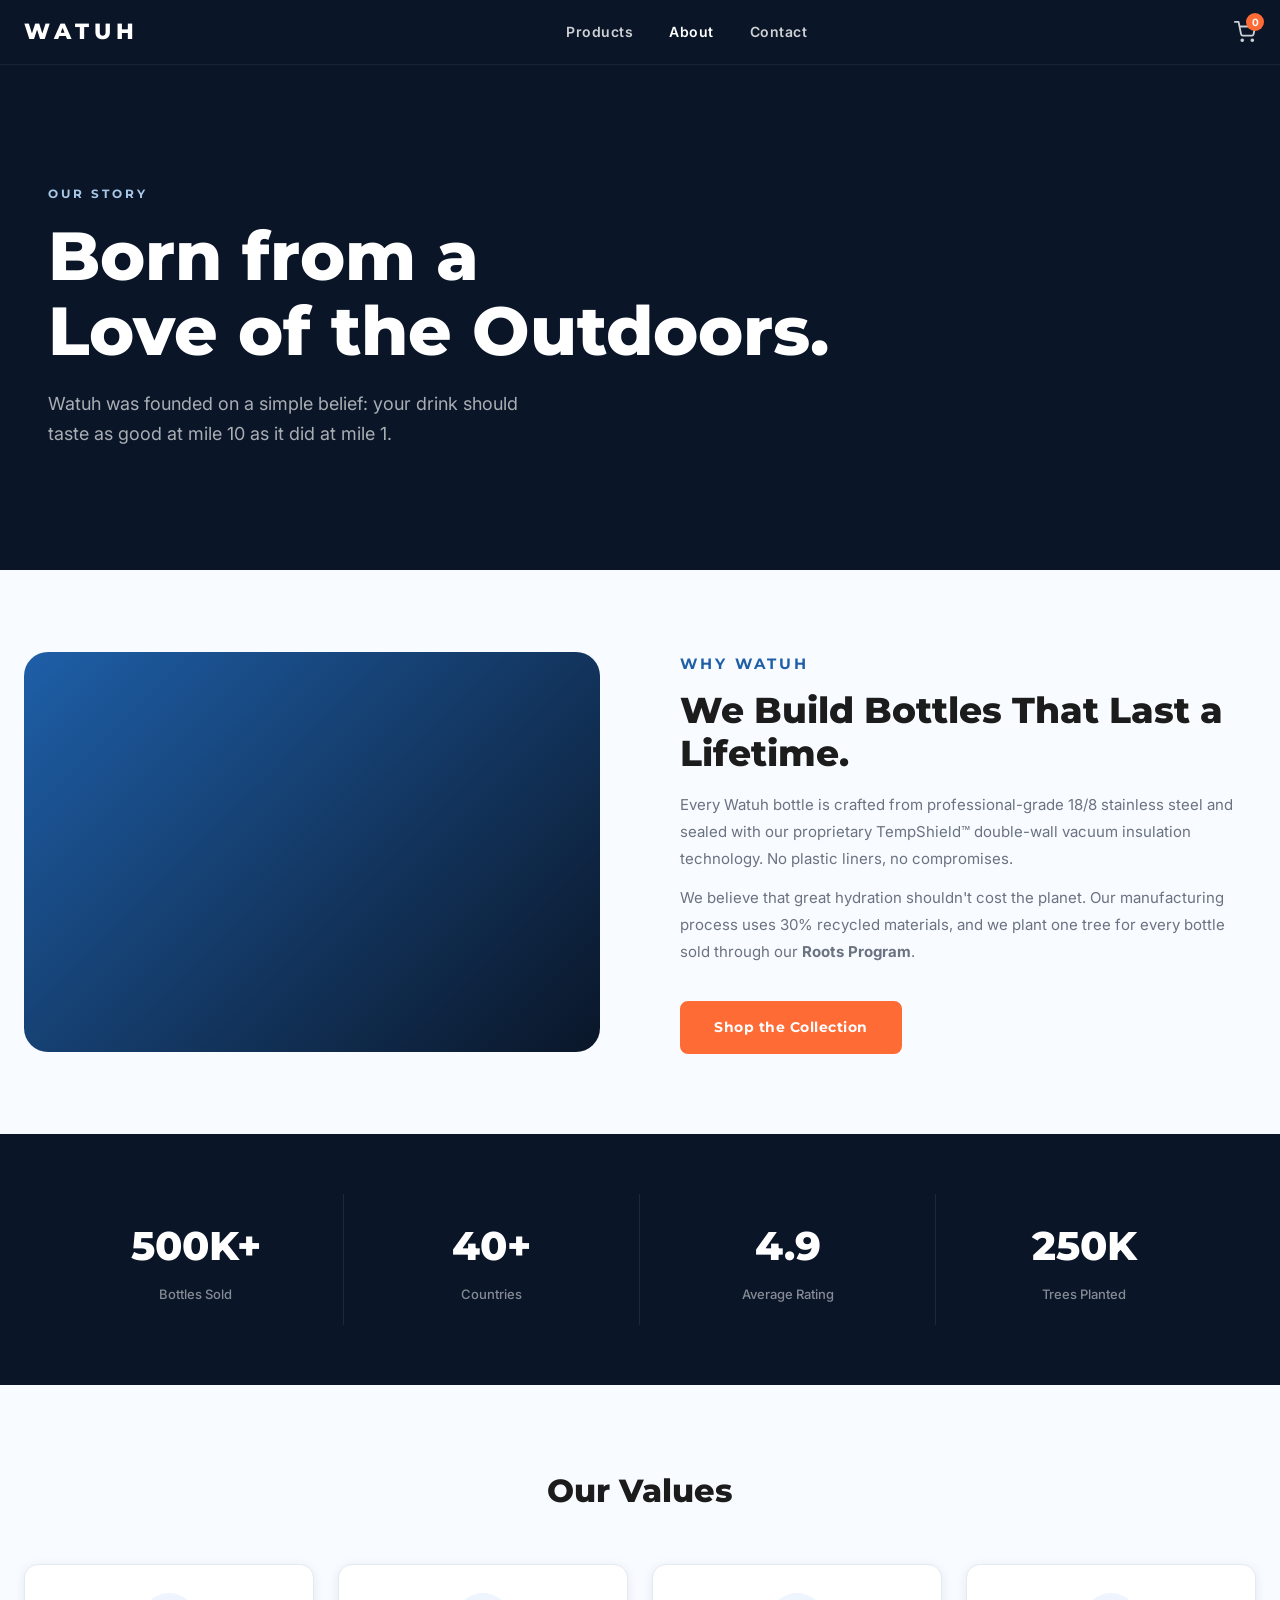
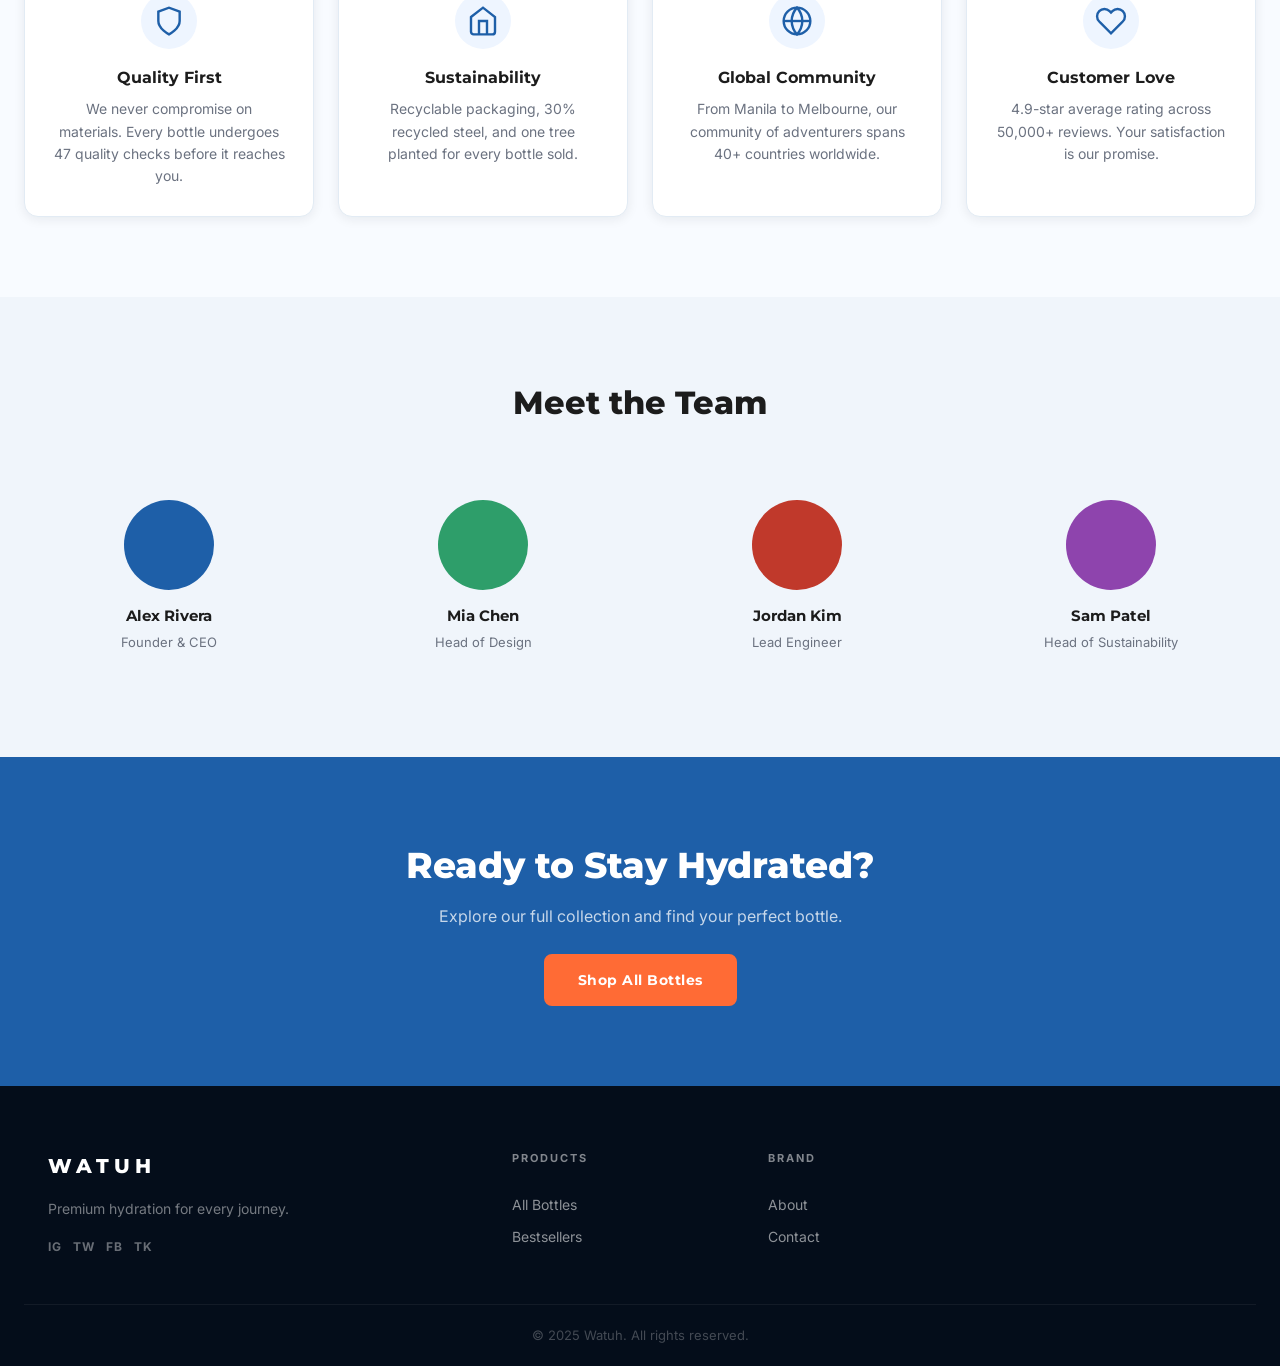
==== about.html @ 5d99d3e3 "Add files via upload" ====
<!DOCTYPE html>
<html lang="en">
<head>
  <meta charset="UTF-8" />
  <meta name="viewport" content="width=device-width, initial-scale=1.0" />
  <title>About — Watuh</title>
  <link rel="stylesheet" href="style.css" />
  <link href="https://fonts.googleapis.com/css2?family=Montserrat:wght@400;600;700;800&family=Inter:wght@400;500&display=swap" rel="stylesheet" />
</head>
<body>

  <!-- NAVBAR -->
  <nav class="navbar scrolled" id="navbar">
    <div class="nav-inner">
      <a href="index.html" class="logo">WATUH</a>
      <ul class="nav-links">
        <li><a href="products.html">Products</a></li>
        <li><a href="about.html" class="active">About</a></li>
        <li><a href="contact.html">Contact</a></li>
      </ul>
      <div class="nav-actions">
        <a href="cart.html" class="cart-icon">
          <svg width="22" height="22" viewBox="0 0 24 24" fill="none" stroke="currentColor" stroke-width="2" stroke-linecap="round" stroke-linejoin="round"><circle cx="9" cy="21" r="1"/><circle cx="20" cy="21" r="1"/><path d="M1 1h4l2.68 13.39a2 2 0 0 0 2 1.61h9.72a2 2 0 0 0 2-1.61L23 6H6"/></svg>
          <span class="cart-count" id="cartCount">0</span>
        </a>
        <button class="hamburger" id="hamburger">&#9776;</button>
      </div>
    </div>
    <div class="mobile-menu" id="mobileMenu">
      <a href="products.html">Products</a>
      <a href="about.html">About</a>
      <a href="contact.html">Contact</a>
      <a href="cart.html">Cart</a>
    </div>
  </nav>

  <!-- ABOUT HERO -->
  <section class="about-hero">
    <div class="container">
      <p class="eyebrow">Our Story</p>
      <h1>Born from a<br>Love of the Outdoors.</h1>
      <p class="hero-sub">Watuh was founded on a simple belief: your drink should taste as good at mile 10 as it did at mile 1.</p>
    </div>
  </section>

  <!-- MISSION -->
  <section class="section">
    <div class="container about-split">
      <div class="about-visual-block"></div>
      <div class="about-text">
        <p class="eyebrow" style="color:var(--accent);">Why Watuh</p>
        <h2>We Build Bottles That Last a Lifetime.</h2>
        <p>Every Watuh bottle is crafted from professional-grade 18/8 stainless steel and sealed with our proprietary TempShield™ double-wall vacuum insulation technology. No plastic liners, no compromises.</p>
        <p>We believe that great hydration shouldn't cost the planet. Our manufacturing process uses 30% recycled materials, and we plant one tree for every bottle sold through our <strong>Roots Program</strong>.</p>
        <a href="products.html" class="btn btn-primary" style="margin-top:1.5rem; display:inline-block;">Shop the Collection</a>
      </div>
    </div>
  </section>

  <!-- STATS -->
  <section class="stats-section">
    <div class="container stats-grid">
      <div class="stat-item">
        <span class="stat-number">500K+</span>
        <span class="stat-label">Bottles Sold</span>
      </div>
      <div class="stat-item">
        <span class="stat-number">40+</span>
        <span class="stat-label">Countries</span>
      </div>
      <div class="stat-item">
        <span class="stat-number">4.9</span>
        <span class="stat-label">Average Rating</span>
      </div>
      <div class="stat-item">
        <span class="stat-number">250K</span>
        <span class="stat-label">Trees Planted</span>
      </div>
    </div>
  </section>

  <!-- VALUES -->
  <section class="section">
    <div class="container">
      <h2 class="center-title">Our Values</h2>
      <div class="values-grid">
        <div class="value-card">
          <div class="value-icon">
            <svg width="32" height="32" viewBox="0 0 24 24" fill="none" stroke="currentColor" stroke-width="1.8"><path d="M12 22s8-4 8-10V5l-8-3-8 3v7c0 6 8 10 8 10z"/></svg>
          </div>
          <h3>Quality First</h3>
          <p>We never compromise on materials. Every bottle undergoes 47 quality checks before it reaches you.</p>
        </div>
        <div class="value-card">
          <div class="value-icon">
            <svg width="32" height="32" viewBox="0 0 24 24" fill="none" stroke="currentColor" stroke-width="1.8"><path d="M3 9l9-7 9 7v11a2 2 0 0 1-2 2H5a2 2 0 0 1-2-2z"/><polyline points="9 22 9 12 15 12 15 22"/></svg>
          </div>
          <h3>Sustainability</h3>
          <p>Recyclable packaging, 30% recycled steel, and one tree planted for every bottle sold.</p>
        </div>
        <div class="value-card">
          <div class="value-icon">
            <svg width="32" height="32" viewBox="0 0 24 24" fill="none" stroke="currentColor" stroke-width="1.8"><circle cx="12" cy="12" r="10"/><line x1="2" y1="12" x2="22" y2="12"/><path d="M12 2a15.3 15.3 0 0 1 4 10 15.3 15.3 0 0 1-4 10 15.3 15.3 0 0 1-4-10 15.3 15.3 0 0 1 4-10z"/></svg>
          </div>
          <h3>Global Community</h3>
          <p>From Manila to Melbourne, our community of adventurers spans 40+ countries worldwide.</p>
        </div>
        <div class="value-card">
          <div class="value-icon">
            <svg width="32" height="32" viewBox="0 0 24 24" fill="none" stroke="currentColor" stroke-width="1.8"><path d="M20.84 4.61a5.5 5.5 0 0 0-7.78 0L12 5.67l-1.06-1.06a5.5 5.5 0 0 0-7.78 7.78l1.06 1.06L12 21.23l7.78-7.78 1.06-1.06a5.5 5.5 0 0 0 0-7.78z"/></svg>
          </div>
          <h3>Customer Love</h3>
          <p>4.9-star average rating across 50,000+ reviews. Your satisfaction is our promise.</p>
        </div>
      </div>
    </div>
  </section>

  <!-- TEAM -->
  <section class="section" style="background:#f0f5fb;">
    <div class="container">
      <h2 class="center-title">Meet the Team</h2>
      <div class="team-grid">
        <div class="team-card">
          <div class="team-avatar" style="background:#1E5FA8;"></div>
          <h4>Alex Rivera</h4>
          <p>Founder & CEO</p>
        </div>
        <div class="team-card">
          <div class="team-avatar" style="background:#2E9E6A;"></div>
          <h4>Mia Chen</h4>
          <p>Head of Design</p>
        </div>
        <div class="team-card">
          <div class="team-avatar" style="background:#C0392B;"></div>
          <h4>Jordan Kim</h4>
          <p>Lead Engineer</p>
        </div>
        <div class="team-card">
          <div class="team-avatar" style="background:#8E44AD;"></div>
          <h4>Sam Patel</h4>
          <p>Head of Sustainability</p>
        </div>
      </div>
    </div>
  </section>

  <!-- CTA -->
  <section class="about-cta">
    <div class="container">
      <h2>Ready to Stay Hydrated?</h2>
      <p>Explore our full collection and find your perfect bottle.</p>
      <a href="products.html" class="btn btn-primary" style="margin-top:1.5rem; display:inline-block;">Shop All Bottles</a>
    </div>
  </section>

  <!-- FOOTER -->
  <footer class="footer">
    <div class="container footer-inner">
      <div class="footer-brand">
        <span class="logo">WATUH</span>
        <p>Premium hydration for every journey.</p>
        <div class="socials">
          <a href="#" aria-label="Instagram">IG</a>
          <a href="#" aria-label="Twitter">TW</a>
          <a href="#" aria-label="Facebook">FB</a>
          <a href="#" aria-label="TikTok">TK</a>
        </div>
      </div>
      <div class="footer-links">
        <h4>Products</h4>
        <a href="products.html">All Bottles</a>
        <a href="products.html">Bestsellers</a>
      </div>
      <div class="footer-links">
        <h4>Brand</h4>
        <a href="about.html">About</a>
        <a href="contact.html">Contact</a>
      </div>
    </div>
    <div class="footer-bottom">
      <p>&copy; 2025 Watuh. All rights reserved.</p>
    </div>
  </footer>

  <script src="script.js"></script>
  <script>
    document.getElementById('hamburger').addEventListener('click', () => {
      document.getElementById('mobileMenu').classList.toggle('open');
    });
    const cart = JSON.parse(localStorage.getItem('watuhCart') || '[]');
    document.getElementById('cartCount').textContent = cart.reduce((a, b) => a + b.qty, 0);
  </script>
</body>
</html>
---- style.css ----
/* ─── GOOGLE FONTS IMPORT ─────────────────────────────────────────────────── */
@import url('https://fonts.googleapis.com/css2?family=Montserrat:wght@400;600;700;800&family=Inter:wght@400;500&display=swap');

/* ─── CSS VARIABLES ────────────────────────────────────────────────────────── */
:root {
  --primary:      #0A1628;
  --accent:       #1E5FA8;
  --accent-light: #a8c8e8;
  --bg:           #F8FBFF;
  --surface:      #ffffff;
  --border:       #E2EBF4;
  --text:         #1C1C1C;
  --text-muted:   #6B7280;
  --cta:          #FF6B35;
  --success:      #2E9E6A;
  --font-display: 'Montserrat', sans-serif;
  --font-body:    'Inter', sans-serif;
  --radius:       8px;
  --radius-lg:    14px;
  --shadow:       0 2px 12px rgba(10,22,40,0.08);
  --shadow-hover: 0 8px 32px rgba(30,95,168,0.14);
  --max-w:        1280px;
}

/* ─── RESET ─────────────────────────────────────────────────────────────────── */
*, *::before, *::after { box-sizing: border-box; margin: 0; padding: 0; }
html { scroll-behavior: smooth; }
body {
  font-family: var(--font-body);
  background: var(--bg);
  color: var(--text);
  line-height: 1.6;
  font-size: 16px;
}
a { text-decoration: none; color: inherit; }
ul { list-style: none; }
img { max-width: 100%; display: block; }
button { cursor: pointer; font-family: var(--font-body); }
input, select, textarea { font-family: var(--font-body); font-size: 15px; }

/* ─── CONTAINER ─────────────────────────────────────────────────────────────── */
.container {
  width: 100%;
  max-width: var(--max-w);
  margin: 0 auto;
  padding: 0 24px;
}

/* ─── BUTTONS ────────────────────────────────────────────────────────────────── */
.btn {
  display: inline-flex;
  align-items: center;
  justify-content: center;
  padding: 13px 32px;
  border-radius: var(--radius);
  font-family: var(--font-display);
  font-weight: 700;
  font-size: 14px;
  letter-spacing: 0.5px;
  border: 2px solid transparent;
  transition: all 0.2s ease;
  cursor: pointer;
}
.btn-primary {
  background: var(--cta);
  color: #fff;
  border-color: var(--cta);
}
.btn-primary:hover { background: #e85c26; border-color: #e85c26; transform: translateY(-1px); }
.btn-outline {
  background: transparent;
  color: var(--primary);
  border-color: var(--primary);
}
.btn-outline:hover { background: var(--primary); color: #fff; }
.btn-outline-light {
  background: transparent;
  color: #fff;
  border: 2px solid rgba(255,255,255,0.5);
}
.btn-outline-light:hover { background: rgba(255,255,255,0.1); }
.btn-full { width: 100%; }

/* ─── NAVBAR ─────────────────────────────────────────────────────────────────── */
.navbar {
  position: sticky;
  top: 0;
  z-index: 1000;
  background: transparent;
  transition: background 0.3s, box-shadow 0.3s;
}
.navbar.scrolled {
  background: var(--primary);
  box-shadow: 0 1px 0 rgba(255,255,255,0.06);
}
.nav-inner {
  display: flex;
  align-items: center;
  justify-content: space-between;
  height: 64px;
  max-width: var(--max-w);
  margin: 0 auto;
  padding: 0 24px;
}
.logo {
  font-family: var(--font-display);
  font-weight: 800;
  font-size: 22px;
  color: #fff;
  letter-spacing: 5px;
  text-decoration: none;
}
.nav-links {
  display: flex;
  gap: 36px;
}
.nav-links a {
  color: rgba(255,255,255,0.8);
  font-size: 14px;
  font-weight: 600;
  letter-spacing: 0.5px;
  transition: color 0.2s;
}
.nav-links a:hover, .nav-links a.active { color: #fff; }
.nav-actions { display: flex; align-items: center; gap: 16px; }
.cart-icon {
  position: relative;
  color: rgba(255,255,255,0.8);
  display: flex;
  align-items: center;
  transition: color 0.2s;
}
.cart-icon:hover { color: #fff; }
.cart-count {
  position: absolute;
  top: -8px; right: -8px;
  background: var(--cta);
  color: #fff;
  font-size: 10px;
  font-weight: 700;
  border-radius: 50%;
  width: 18px; height: 18px;
  display: flex; align-items: center; justify-content: center;
}
.hamburger {
  display: none;
  background: none;
  border: none;
  color: #fff;
  font-size: 22px;
}
.mobile-menu {
  display: none;
  flex-direction: column;
  background: var(--primary);
  padding: 0;
  max-height: 0;
  overflow: hidden;
  transition: max-height 0.3s, padding 0.3s;
}
.mobile-menu.open {
  display: flex;
  max-height: 300px;
  padding: 12px 24px 20px;
}
.mobile-menu a {
  color: rgba(255,255,255,0.8);
  padding: 12px 0;
  font-size: 15px;
  font-weight: 600;
  border-bottom: 1px solid rgba(255,255,255,0.06);
}

/* ─── HERO ───────────────────────────────────────────────────────────────────── */
.hero {
  min-height: 100vh;
  background: var(--primary);
  display: flex;
  align-items: center;
  padding: 120px 24px 80px;
  position: relative;
  overflow: hidden;
}
.hero::before {
  content: '';
  position: absolute;
  inset: 0;
  background: radial-gradient(ellipse at 70% 50%, rgba(30,95,168,0.2) 0%, transparent 60%);
  pointer-events: none;
}
.hero-content {
  max-width: var(--max-w);
  margin: 0 auto;
  width: 100%;
  position: relative;
  z-index: 1;
}
.eyebrow {
  font-family: var(--font-display);
  font-size: 12px;
  font-weight: 700;
  letter-spacing: 3px;
  text-transform: uppercase;
  color: var(--accent-light);
  margin-bottom: 16px;
}
.hero h1 {
  font-family: var(--font-display);
  font-weight: 800;
  font-size: clamp(52px, 8vw, 96px);
  color: #fff;
  line-height: 1.0;
  margin-bottom: 24px;
}
.hero-sub {
  font-size: 18px;
  color: rgba(255,255,255,0.65);
  max-width: 480px;
  margin-bottom: 40px;
  line-height: 1.7;
}
.hero-btns { display: flex; gap: 14px; flex-wrap: wrap; }
.hero-scroll {
  position: absolute;
  bottom: 40px;
  left: 50%;
  transform: translateX(-50%);
  display: flex;
  flex-direction: column;
  align-items: center;
  gap: 8px;
  color: rgba(255,255,255,0.4);
  font-size: 11px;
  letter-spacing: 2px;
}
.scroll-line {
  width: 1px;
  height: 40px;
  background: rgba(255,255,255,0.2);
  animation: scrollPulse 2s ease-in-out infinite;
}
@keyframes scrollPulse {
  0%, 100% { opacity: 0.2; transform: scaleY(1); }
  50% { opacity: 0.8; transform: scaleY(1.2); }
}

/* ─── FEATURES STRIP ────────────────────────────────────────────────────────── */
.features-strip {
  background: var(--primary);
  border-top: 1px solid rgba(255,255,255,0.06);
  padding: 24px 0;
}
.features-strip .container {
  display: flex;
  justify-content: center;
  flex-wrap: wrap;
  gap: 40px;
}
.feature-item {
  display: flex;
  align-items: center;
  gap: 10px;
  color: rgba(255,255,255,0.7);
  font-size: 13px;
  font-weight: 500;
}
.feature-item svg { color: var(--accent-light); }

/* ─── SECTIONS ───────────────────────────────────────────────────────────────── */
.section { padding: 80px 0; }
.section-header {
  display: flex;
  align-items: baseline;
  justify-content: space-between;
  margin-bottom: 40px;
}
.section-header h2, .section-title {
  font-family: var(--font-display);
  font-size: 32px;
  font-weight: 800;
}
.see-all {
  font-size: 14px;
  color: var(--accent);
  font-weight: 600;
  transition: color 0.2s;
}
.see-all:hover { color: var(--primary); }
.center-title {
  font-family: var(--font-display);
  font-size: 32px;
  font-weight: 800;
  text-align: center;
  margin-bottom: 48px;
}

/* ─── PRODUCT GRID ───────────────────────────────────────────────────────────── */
.product-grid {
  display: grid;
  grid-template-columns: repeat(auto-fill, minmax(260px, 1fr));
  gap: 24px;
}
.product-card {
  background: var(--surface);
  border-radius: var(--radius-lg);
  overflow: hidden;
  box-shadow: var(--shadow);
  cursor: pointer;
  transition: transform 0.2s, box-shadow 0.2s;
  border: 1px solid var(--border);
}
.product-card:hover { transform: translateY(-4px); box-shadow: var(--shadow-hover); }
.product-img {
  height: 220px;
  display: flex;
  align-items: center;
  justify-content: center;
  position: relative;
  font-size: 80px;
}
.product-img::after {
  content: '';
  display: block;
  width: 80px;
  height: 160px;
  background: rgba(255,255,255,0.12);
  border-radius: 40px;
  border: 3px solid rgba(255,255,255,0.3);
}
.badge-new, .badge-sale {
  position: absolute;
  top: 12px; left: 12px;
  font-size: 11px;
  font-weight: 700;
  padding: 4px 10px;
  border-radius: 20px;
  letter-spacing: 0.5px;
}
.badge-new { background: var(--primary); color: #fff; }
.badge-sale { background: var(--cta); color: #fff; }
.product-info { padding: 16px; }
.product-info h3 {
  font-family: var(--font-display);
  font-size: 15px;
  font-weight: 700;
  margin-bottom: 4px;
}
.product-meta {
  font-size: 13px;
  color: var(--text-muted);
  margin-bottom: 4px;
}
.product-countries {
  font-size: 11px;
  color: var(--accent);
  margin-bottom: 12px;
  font-weight: 600;
}
.product-footer {
  display: flex;
  align-items: center;
  justify-content: space-between;
  margin-top: 12px;
}
.price {
  font-family: var(--font-display);
  font-weight: 800;
  font-size: 18px;
  color: var(--primary);
}
.btn-add {
  background: var(--primary);
  color: #fff;
  border: none;
  border-radius: var(--radius);
  padding: 8px 14px;
  font-size: 12px;
  font-weight: 700;
  transition: background 0.2s, transform 0.1s;
}
.btn-add:hover { background: var(--accent); transform: scale(1.04); }

/* ─── BRAND BANNER ───────────────────────────────────────────────────────────── */
.brand-banner {
  background: var(--primary);
  padding: 100px 24px;
}
.brand-banner-inner {
  display: grid;
  grid-template-columns: 1fr 1fr;
  gap: 80px;
  align-items: center;
}
.brand-text h2 {
  font-family: var(--font-display);
  font-weight: 800;
  font-size: 48px;
  color: #fff;
  line-height: 1.1;
  margin-bottom: 20px;
}
.brand-text p {
  color: rgba(255,255,255,0.65);
  font-size: 16px;
  line-height: 1.8;
  margin-bottom: 32px;
}
.bottle-showcase {
  display: flex;
  align-items: flex-end;
  justify-content: center;
  gap: 20px;
  height: 300px;
}
.bottle {
  border-radius: 40px;
  border: 3px solid rgba(255,255,255,0.2);
  transition: transform 0.3s;
}
.bottle:hover { transform: translateY(-8px); }
.b1 { width: 72px; height: 200px; background: #1E5FA8; }
.b2 { width: 72px; height: 260px; background: #2E9E6A; }
.b3 { width: 72px; height: 220px; background: #C0392B; }

/* ─── TESTIMONIALS ───────────────────────────────────────────────────────────── */
.testimonials-grid {
  display: grid;
  grid-template-columns: repeat(auto-fit, minmax(280px, 1fr));
  gap: 24px;
}
.testimonial-card {
  background: var(--surface);
  border: 1px solid var(--border);
  border-radius: var(--radius-lg);
  padding: 28px;
  box-shadow: var(--shadow);
}
.stars { color: #F39C12; font-size: 18px; margin-bottom: 12px; }
.testimonial-card p { font-size: 15px; line-height: 1.7; color: var(--text); margin-bottom: 16px; font-style: italic; }
.reviewer { font-size: 13px; color: var(--text-muted); font-weight: 600; }

/* ─── NEWSLETTER ────────────────────────────────────────────────────────────── */
.newsletter {
  background: var(--accent);
  padding: 60px 24px;
}
.newsletter-inner {
  display: flex;
  align-items: center;
  justify-content: space-between;
  flex-wrap: wrap;
  gap: 24px;
}
.newsletter h3 {
  font-family: var(--font-display);
  font-weight: 800;
  font-size: 24px;
  color: #fff;
}
.newsletter p { color: rgba(255,255,255,0.8); margin-top: 4px; }
.newsletter-form {
  display: flex;
  gap: 10px;
  flex-wrap: wrap;
}
.newsletter-form input {
  padding: 12px 20px;
  border: none;
  border-radius: var(--radius);
  font-size: 14px;
  width: 280px;
  outline: none;
}

/* ─── FOOTER ─────────────────────────────────────────────────────────────────── */
.footer { background: #040d1a; padding: 64px 24px 0; }
.footer-inner {
  display: grid;
  grid-template-columns: 2fr 1fr 1fr 1fr;
  gap: 48px;
  margin: 0 auto;
  max-width: var(--max-w);
  padding-bottom: 48px;
}
.footer-brand .logo { font-size: 20px; display: inline-block; margin-bottom: 10px; }
.footer-brand p { color: rgba(255,255,255,0.45); font-size: 14px; margin-top: 6px; }
.socials { display: flex; gap: 12px; margin-top: 16px; }
.socials a {
  color: rgba(255,255,255,0.4);
  font-size: 12px;
  font-weight: 700;
  letter-spacing: 0.5px;
  transition: color 0.2s;
}
.socials a:hover { color: #fff; }
.footer-links h4 {
  color: rgba(255,255,255,0.5);
  font-size: 11px;
  font-weight: 700;
  letter-spacing: 2px;
  text-transform: uppercase;
  margin-bottom: 16px;
}
.footer-links { display: flex; flex-direction: column; gap: 10px; }
.footer-links a {
  color: rgba(255,255,255,0.55);
  font-size: 14px;
  transition: color 0.2s;
}
.footer-links a:hover { color: #fff; }
.footer-bottom {
  border-top: 1px solid rgba(255,255,255,0.06);
  padding: 20px 24px;
  text-align: center;
  max-width: var(--max-w);
  margin: 0 auto;
}
.footer-bottom p { color: rgba(255,255,255,0.25); font-size: 13px; }

/* ─── PAGE HEADER ────────────────────────────────────────────────────────────── */
.page-header {
  background: var(--primary);
  padding: 80px 24px 48px;
  margin-top: 0;
}
.page-header h1 {
  font-family: var(--font-display);
  font-weight: 800;
  font-size: 48px;
  color: #fff;
  margin-bottom: 8px;
}
.page-header p { color: rgba(255,255,255,0.6); font-size: 16px; }

/* ─── SEARCH BAR ─────────────────────────────────────────────────────────────── */
.search-section { padding: 24px 0; background: var(--surface); border-bottom: 1px solid var(--border); }
.search-bar {
  display: flex;
  align-items: center;
  gap: 12px;
  background: var(--bg);
  border: 1.5px solid var(--border);
  border-radius: 50px;
  padding: 10px 20px;
  max-width: 600px;
  transition: border-color 0.2s;
}
.search-bar:focus-within { border-color: var(--accent); }
.search-bar input {
  flex: 1;
  border: none;
  background: transparent;
  outline: none;
  font-size: 15px;
  color: var(--text);
}
.search-bar svg { color: var(--text-muted); flex-shrink: 0; }

/* ─── CATALOG LAYOUT ─────────────────────────────────────────────────────────── */
.catalog-layout {
  display: grid;
  grid-template-columns: 240px 1fr;
  gap: 40px;
  padding-top: 40px;
  padding-bottom: 80px;
  align-items: start;
}

/* ─── FILTER SIDEBAR ─────────────────────────────────────────────────────────── */
.filter-sidebar {
  background: var(--surface);
  border: 1px solid var(--border);
  border-radius: var(--radius-lg);
  padding: 24px;
  position: sticky;
  top: 80px;
}
.filter-header {
  display: flex;
  justify-content: space-between;
  align-items: center;
  margin-bottom: 24px;
  padding-bottom: 16px;
  border-bottom: 1px solid var(--border);
}
.filter-header h3 { font-family: var(--font-display); font-size: 16px; font-weight: 800; }
.clear-btn {
  background: none;
  border: none;
  color: var(--accent);
  font-size: 13px;
  font-weight: 600;
  cursor: pointer;
  transition: color 0.2s;
}
.clear-btn:hover { color: var(--primary); }
.filter-group { margin-bottom: 24px; }
.filter-group h4 {
  font-family: var(--font-display);
  font-size: 12px;
  font-weight: 700;
  letter-spacing: 1.5px;
  text-transform: uppercase;
  color: var(--text-muted);
  margin-bottom: 12px;
}
.filter-group label {
  display: flex;
  align-items: center;
  gap: 8px;
  font-size: 14px;
  color: var(--text);
  margin-bottom: 8px;
  cursor: pointer;
  transition: color 0.2s;
}
.filter-group label:hover { color: var(--accent); }
.filter-group input[type=checkbox] { accent-color: var(--accent); }
.filter-group select {
  width: 100%;
  padding: 8px 12px;
  border: 1px solid var(--border);
  border-radius: var(--radius);
  background: var(--bg);
  color: var(--text);
  cursor: pointer;
  outline: none;
}
.filter-group input[type=range] {
  width: 100%;
  accent-color: var(--accent);
  margin-top: 8px;
}
.color-swatches { display: flex; flex-wrap: wrap; gap: 8px; margin-top: 8px; }
.swatch {
  width: 28px; height: 28px;
  border-radius: 50%;
  border: 2.5px solid transparent;
  cursor: pointer;
  transition: transform 0.15s, border-color 0.15s;
  outline: 2px solid rgba(0,0,0,0.08);
}
.swatch:hover { transform: scale(1.15); }
.swatch-active { border-color: var(--primary) !important; transform: scale(1.15); }
.results-info { font-size: 14px; color: var(--text-muted); margin-bottom: 20px; }
.no-results { text-align: center; padding: 60px 0; font-size: 15px; color: var(--text-muted); }
.no-results button {
  background: none; border: none;
  color: var(--accent); font-weight: 600; cursor: pointer; font-size: 15px;
}

/* ─── PRODUCT DETAIL ──────────────────────────────────────────────────────────── */
.detail-layout {
  display: grid;
  grid-template-columns: 1fr 1fr;
  gap: 64px;
  padding: 60px 0;
  align-items: start;
}
.detail-thumbs { display: flex; gap: 10px; margin-top: 12px; }
.thumb {
  width: 80px; height: 80px;
  border-radius: var(--radius);
  cursor: pointer;
  border: 2px solid transparent;
  transition: border-color 0.2s;
}
.thumb.active { border-color: var(--accent); }
.detail-info h1 {
  font-family: var(--font-display);
  font-size: 36px;
  font-weight: 800;
  margin: 8px 0 12px;
}
.detail-rating { display: flex; align-items: center; gap: 8px; margin-bottom: 16px; }
.detail-rating .stars { color: #F39C12; font-size: 18px; }
.detail-price {
  font-family: var(--font-display);
  font-size: 32px;
  font-weight: 800;
  color: var(--primary);
  margin-bottom: 16px;
}
.detail-desc { font-size: 15px; color: var(--text-muted); line-height: 1.8; margin-bottom: 24px; }
.detail-options { display: flex; flex-direction: column; gap: 20px; margin-bottom: 28px; }
.option-group label {
  display: block;
  font-size: 13px;
  font-weight: 600;
  color: var(--text-muted);
  margin-bottom: 8px;
  text-transform: uppercase;
  letter-spacing: 0.5px;
}
.size-options { display: flex; gap: 8px; flex-wrap: wrap; }
.size-btn {
  padding: 8px 16px;
  border: 1.5px solid var(--border);
  border-radius: var(--radius);
  font-size: 13px;
  font-weight: 600;
  cursor: pointer;
  transition: all 0.15s;
}
.size-btn:hover, .size-btn.active {
  border-color: var(--primary);
  background: var(--primary);
  color: #fff;
}
.color-options { display: flex; gap: 10px; }
.color-dot {
  width: 32px; height: 32px;
  border-radius: 50%;
  cursor: pointer;
  outline: 2px solid rgba(0,0,0,0.08);
  border: 3px solid transparent;
  transition: all 0.15s;
}
.color-dot.active { border-color: var(--primary); transform: scale(1.1); }
.qty-control {
  display: inline-flex;
  align-items: center;
  border: 1.5px solid var(--border);
  border-radius: var(--radius);
  overflow: hidden;
}
.qty-control button {
  width: 36px; height: 36px;
  border: none;
  background: var(--bg);
  font-size: 18px;
  font-weight: 700;
  color: var(--text);
  transition: background 0.15s;
}
.qty-control button:hover { background: var(--border); }
.qty-control span {
  width: 48px;
  text-align: center;
  font-weight: 700;
  font-size: 15px;
}
.detail-actions { display: flex; gap: 10px; margin-bottom: 28px; }
.detail-features { display: flex; flex-direction: column; gap: 8px; }
.feat {
  display: flex;
  align-items: center;
  gap: 10px;
  font-size: 14px;
  color: var(--text-muted);
}
.feat span { color: var(--success); font-weight: 700; }

/* ─── BREADCRUMB ─────────────────────────────────────────────────────────────── */
.breadcrumb {
  padding: 14px 24px;
  background: var(--surface);
  border-bottom: 1px solid var(--border);
  font-size: 13px;
  color: var(--text-muted);
}
.breadcrumb a { color: var(--accent); transition: color 0.2s; }
.breadcrumb a:hover { color: var(--primary); }

/* ─── ABOUT PAGE ─────────────────────────────────────────────────────────────── */
.about-hero {
  background: var(--primary);
  padding: 120px 24px 80px;
}
.about-hero h1 {
  font-family: var(--font-display);
  font-weight: 800;
  font-size: clamp(40px, 6vw, 68px);
  color: #fff;
  line-height: 1.1;
  margin-bottom: 20px;
}
.about-split {
  display: grid;
  grid-template-columns: 1fr 1fr;
  gap: 80px;
  align-items: center;
}
.about-visual-block {
  height: 400px;
  background: linear-gradient(135deg, var(--accent) 0%, #0a1628 100%);
  border-radius: 24px;
}
.about-text h2 {
  font-family: var(--font-display);
  font-size: 36px;
  font-weight: 800;
  line-height: 1.2;
  margin-bottom: 16px;
}
.about-text p { font-size: 15px; line-height: 1.8; color: var(--text-muted); margin-bottom: 12px; }
.stats-section { background: var(--primary); padding: 60px 24px; }
.stats-grid {
  display: grid;
  grid-template-columns: repeat(4, 1fr);
  gap: 0;
  text-align: center;
}
.stat-item {
  display: flex;
  flex-direction: column;
  gap: 6px;
  padding: 20px;
  border-right: 1px solid rgba(255,255,255,0.08);
}
.stat-item:last-child { border-right: none; }
.stat-number {
  font-family: var(--font-display);
  font-size: 40px;
  font-weight: 800;
  color: #fff;
}
.stat-label { font-size: 13px; color: rgba(255,255,255,0.5); font-weight: 500; }
.values-grid {
  display: grid;
  grid-template-columns: repeat(auto-fit, minmax(220px, 1fr));
  gap: 24px;
}
.value-card {
  background: var(--surface);
  border: 1px solid var(--border);
  border-radius: var(--radius-lg);
  padding: 28px;
  text-align: center;
  box-shadow: var(--shadow);
  transition: transform 0.2s, box-shadow 0.2s;
}
.value-card:hover { transform: translateY(-4px); box-shadow: var(--shadow-hover); }
.value-icon {
  width: 56px; height: 56px;
  background: #EEF5FF;
  border-radius: 50%;
  display: flex; align-items: center; justify-content: center;
  margin: 0 auto 16px;
  color: var(--accent);
}
.value-card h3 {
  font-family: var(--font-display);
  font-size: 16px;
  font-weight: 700;
  margin-bottom: 8px;
}
.value-card p { font-size: 14px; color: var(--text-muted); line-height: 1.6; }
.team-grid {
  display: grid;
  grid-template-columns: repeat(auto-fit, minmax(160px, 1fr));
  gap: 24px;
  text-align: center;
}
.team-card { padding: 24px; }
.team-avatar {
  width: 90px; height: 90px;
  border-radius: 50%;
  margin: 0 auto 14px;
}
.team-card h4 {
  font-family: var(--font-display);
  font-size: 15px;
  font-weight: 700;
  margin-bottom: 4px;
}
.team-card p { font-size: 13px; color: var(--text-muted); }
.about-cta {
  background: var(--accent);
  padding: 80px 24px;
  text-align: center;
}
.about-cta h2 {
  font-family: var(--font-display);
  font-size: 36px;
  font-weight: 800;
  color: #fff;
  margin-bottom: 10px;
}
.about-cta p { color: rgba(255,255,255,0.75); font-size: 16px; }

/* ─── CONTACT PAGE ───────────────────────────────────────────────────────────── */
.contact-layout {
  display: grid;
  grid-template-columns: 1fr 380px;
  gap: 48px;
  padding-top: 60px;
  padding-bottom: 80px;
  align-items: start;
}
.contact-form-card {
  background: var(--surface);
  border: 1px solid var(--border);
  border-radius: var(--radius-lg);
  padding: 40px;
  box-shadow: var(--shadow);
}
.contact-form-card h2 {
  font-family: var(--font-display);
  font-size: 26px;
  font-weight: 800;
  margin-bottom: 6px;
}
.form-row {
  display: grid;
  grid-template-columns: 1fr 1fr;
  gap: 16px;
}
.form-group { margin-bottom: 20px; }
.form-group label {
  display: block;
  font-size: 13px;
  font-weight: 600;
  color: var(--text-muted);
  margin-bottom: 6px;
  text-transform: uppercase;
  letter-spacing: 0.5px;
}
.form-group input,
.form-group select,
.form-group textarea {
  width: 100%;
  padding: 12px 16px;
  border: 1.5px solid var(--border);
  border-radius: var(--radius);
  font-size: 15px;
  color: var(--text);
  background: var(--bg);
  outline: none;
  transition: border-color 0.2s;
}
.form-group input:focus,
.form-group select:focus,
.form-group textarea:focus {
  border-color: var(--accent);
  background: var(--surface);
}
.form-group textarea { resize: vertical; min-height: 120px; }
.checkbox-group .checkbox-label {
  display: flex;
  align-items: flex-start;
  gap: 10px;
  font-size: 14px;
  color: var(--text-muted);
  cursor: pointer;
}
.checkbox-group input[type=checkbox] {
  width: auto;
  margin-top: 2px;
  accent-color: var(--accent);
}
.form-success {
  display: flex;
  align-items: center;
  gap: 10px;
  background: #EDFAF4;
  color: #1A7A4A;
  border-radius: var(--radius);
  padding: 14px 18px;
  font-size: 14px;
  font-weight: 600;
  margin-top: 16px;
}
.info-card {
  display: flex;
  align-items: flex-start;
  gap: 16px;
  background: var(--surface);
  border: 1px solid var(--border);
  border-radius: var(--radius-lg);
  padding: 20px;
  margin-bottom: 16px;
  box-shadow: var(--shadow);
}
.info-icon {
  width: 44px; height: 44px;
  background: #EEF5FF;
  border-radius: var(--radius);
  display: flex; align-items: center; justify-content: center;
  flex-shrink: 0;
  color: var(--accent);
}
.info-card h4 {
  font-family: var(--font-display);
  font-size: 14px;
  font-weight: 700;
  margin-bottom: 4px;
}
.info-card p { font-size: 14px; color: var(--text-muted); line-height: 1.6; }
.social-section { margin-top: 24px; }
.social-section h4 {
  font-family: var(--font-display);
  font-size: 13px;
  font-weight: 700;
  letter-spacing: 1px;
  text-transform: uppercase;
  color: var(--text-muted);
  margin-bottom: 10px;
}
.social-links { display: flex; gap: 8px; flex-wrap: wrap; }
.social-btn {
  padding: 8px 14px;
  border: 1px solid var(--border);
  border-radius: var(--radius);
  font-size: 13px;
  font-weight: 600;
  color: var(--text);
  transition: all 0.2s;
}
.social-btn:hover {
  background: var(--primary);
  color: #fff;
  border-color: var(--primary);
}
.faq-teaser {
  background: var(--bg);
  border: 1px solid var(--border);
  border-radius: var(--radius-lg);
  padding: 20px;
  margin-top: 16px;
}
.faq-teaser h4 { font-family: var(--font-display); font-size: 15px; font-weight: 700; margin-bottom: 6px; }
.faq-teaser p { font-size: 14px; color: var(--text-muted); }

/* ─── CART PAGE ──────────────────────────────────────────────────────────────── */
.cart-layout {
  display: grid;
  grid-template-columns: 1fr 360px;
  gap: 40px;
  padding-top: 40px;
  padding-bottom: 80px;
  align-items: start;
}
.empty-cart {
  grid-column: 1 / -1;
  text-align: center;
  padding: 80px 0;
  color: var(--text-muted);
}
.empty-cart h3 { font-family: var(--font-display); font-size: 24px; font-weight: 700; margin: 16px 0 8px; color: var(--text); }
.cart-items-header {
  display: flex;
  justify-content: space-between;
  align-items: center;
  padding-bottom: 20px;
  border-bottom: 1px solid var(--border);
  margin-bottom: 24px;
}
.cart-items-header h3 { font-family: var(--font-display); font-size: 18px; font-weight: 800; }
.cart-item {
  display: flex;
  gap: 20px;
  padding: 20px 0;
  border-bottom: 1px solid var(--border);
  align-items: flex-start;
}
.cart-item-img {
  width: 90px; height: 100px;
  border-radius: var(--radius);
  flex-shrink: 0;
}
.cart-item-info { flex: 1; }
.cart-item-info h4 { font-family: var(--font-display); font-size: 15px; font-weight: 700; margin-bottom: 4px; }
.cart-item-info p { font-size: 13px; color: var(--text-muted); margin-bottom: 12px; }
.cart-item-actions { display: flex; align-items: center; gap: 16px; }
.remove-btn {
  background: none;
  border: none;
  color: #C0392B;
  font-size: 13px;
  font-weight: 600;
  cursor: pointer;
  transition: opacity 0.2s;
}
.remove-btn:hover { opacity: 0.7; }
.cart-item-price {
  font-family: var(--font-display);
  font-weight: 800;
  font-size: 18px;
  color: var(--primary);
  flex-shrink: 0;
}
.cart-summary {
  background: var(--surface);
  border: 1px solid var(--border);
  border-radius: var(--radius-lg);
  padding: 28px;
  box-shadow: var(--shadow);
  position: sticky;
  top: 80px;
}
.cart-summary h3 {
  font-family: var(--font-display);
  font-size: 18px;
  font-weight: 800;
  margin-bottom: 20px;
}
.summary-row {
  display: flex;
  justify-content: space-between;
  font-size: 14px;
  margin-bottom: 12px;
  color: var(--text-muted);
}
.summary-total {
  font-size: 18px;
  font-weight: 700;
  color: var(--primary);
  margin-top: 4px;
}
.summary-divider { height: 1px; background: var(--border); margin: 16px 0; }
.free-shipping-note {
  font-size: 12px;
  color: var(--success);
  font-weight: 600;
  margin-top: 4px;
  margin-bottom: 0;
}
.trust-badges {
  display: flex;
  flex-direction: column;
  gap: 6px;
  margin-top: 16px;
  font-size: 12px;
  color: var(--text-muted);
  font-weight: 600;
}

/* ─── RESPONSIVE ─────────────────────────────────────────────────────────────── */
@media (max-width: 1024px) {
  .footer-inner { grid-template-columns: 1fr 1fr; }
  .catalog-layout { grid-template-columns: 200px 1fr; }
  .detail-layout { grid-template-columns: 1fr; }
  .contact-layout { grid-template-columns: 1fr; }
  .about-split { grid-template-columns: 1fr; }
  .stats-grid { grid-template-columns: repeat(2, 1fr); }
  .brand-banner-inner { grid-template-columns: 1fr; }
  .cart-layout { grid-template-columns: 1fr; }
}
@media (max-width: 768px) {
  .nav-links { display: none; }
  .hamburger { display: block; }
  .hero h1 { font-size: 44px; }
  .catalog-layout { grid-template-columns: 1fr; }
  .filter-sidebar { position: static; }
  .footer-inner { grid-template-columns: 1fr; gap: 32px; }
  .stats-grid { grid-template-columns: repeat(2, 1fr); }
  .form-row { grid-template-columns: 1fr; }
  .newsletter-inner { flex-direction: column; }
  .newsletter-form input { width: 100%; }
  .features-strip .container { flex-direction: column; align-items: center; gap: 20px; }
  .detail-actions { flex-direction: column; }
}
@media (max-width: 480px) {
  .product-grid { grid-template-columns: 1fr; }
  .hero h1 { font-size: 36px; }
  .hero-btns { flex-direction: column; }
  .contact-form-card { padding: 24px 16px; }
  .cart-item { flex-wrap: wrap; }
}
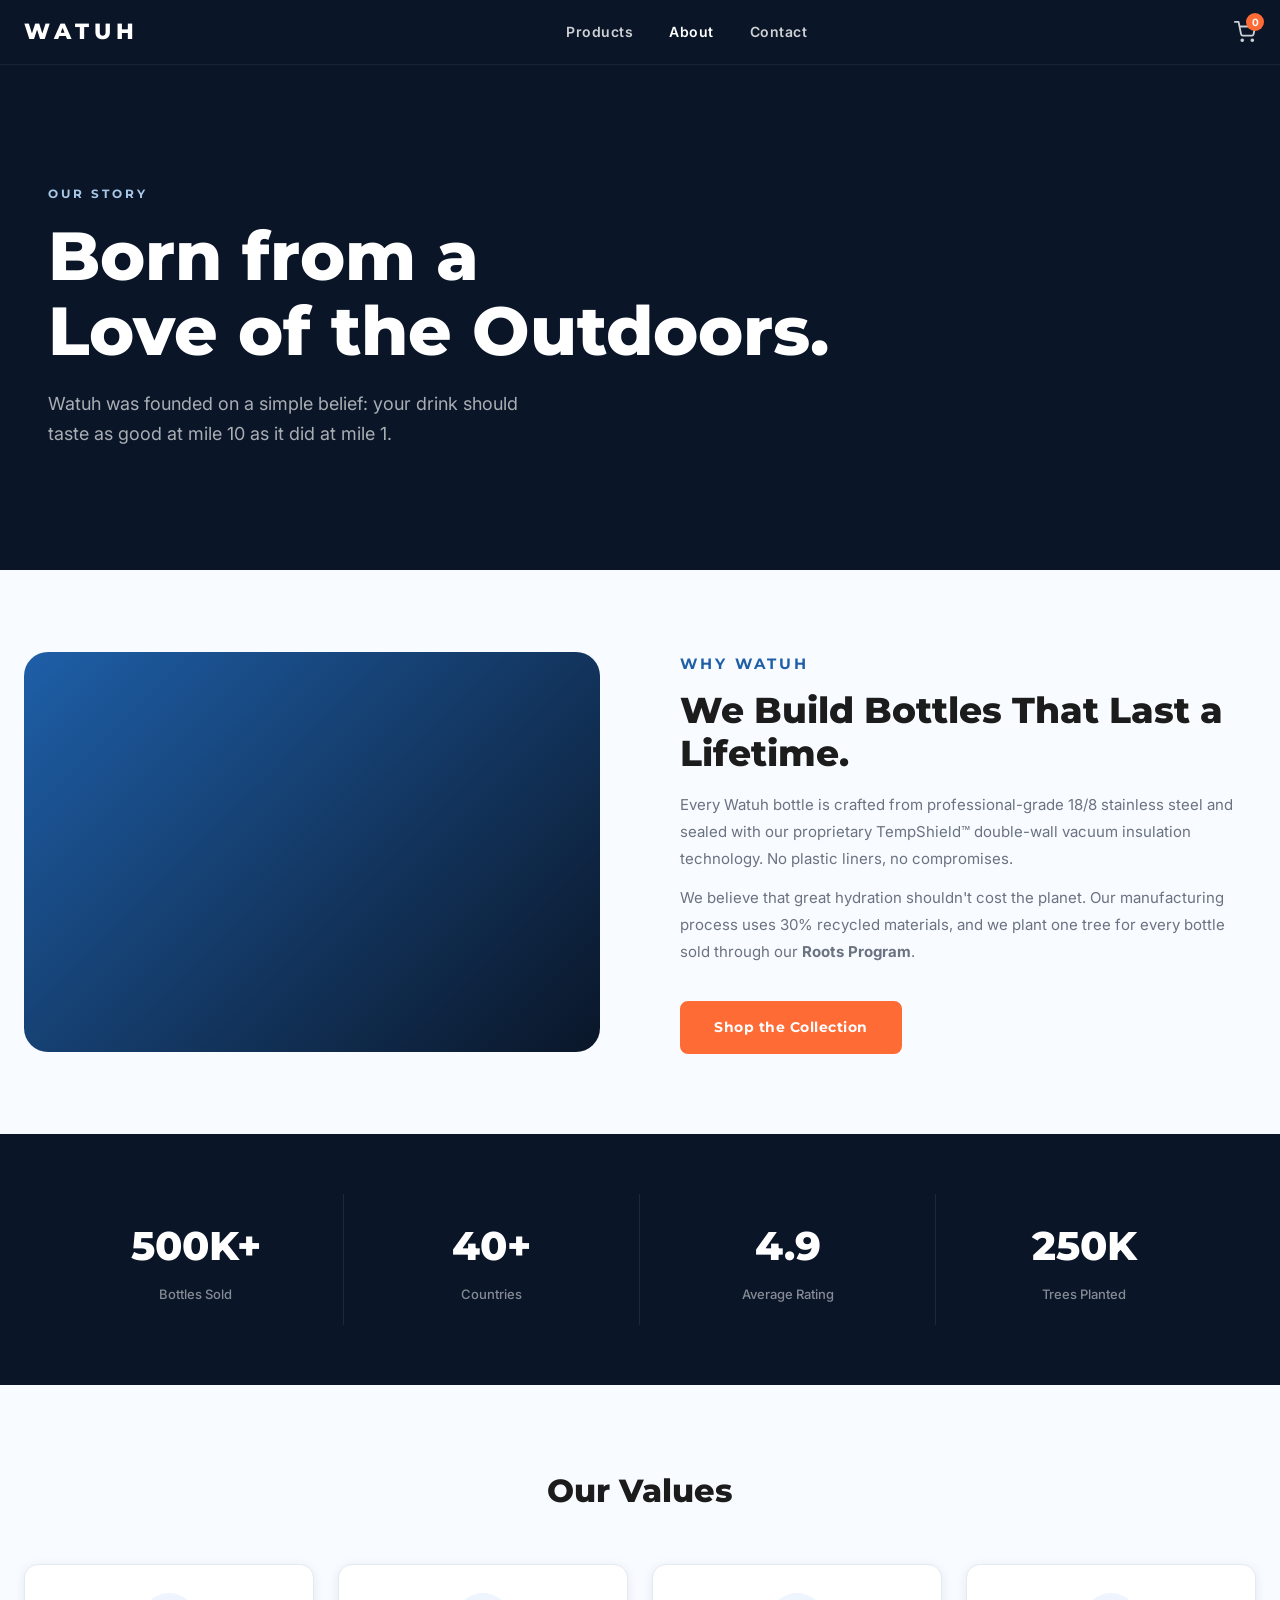
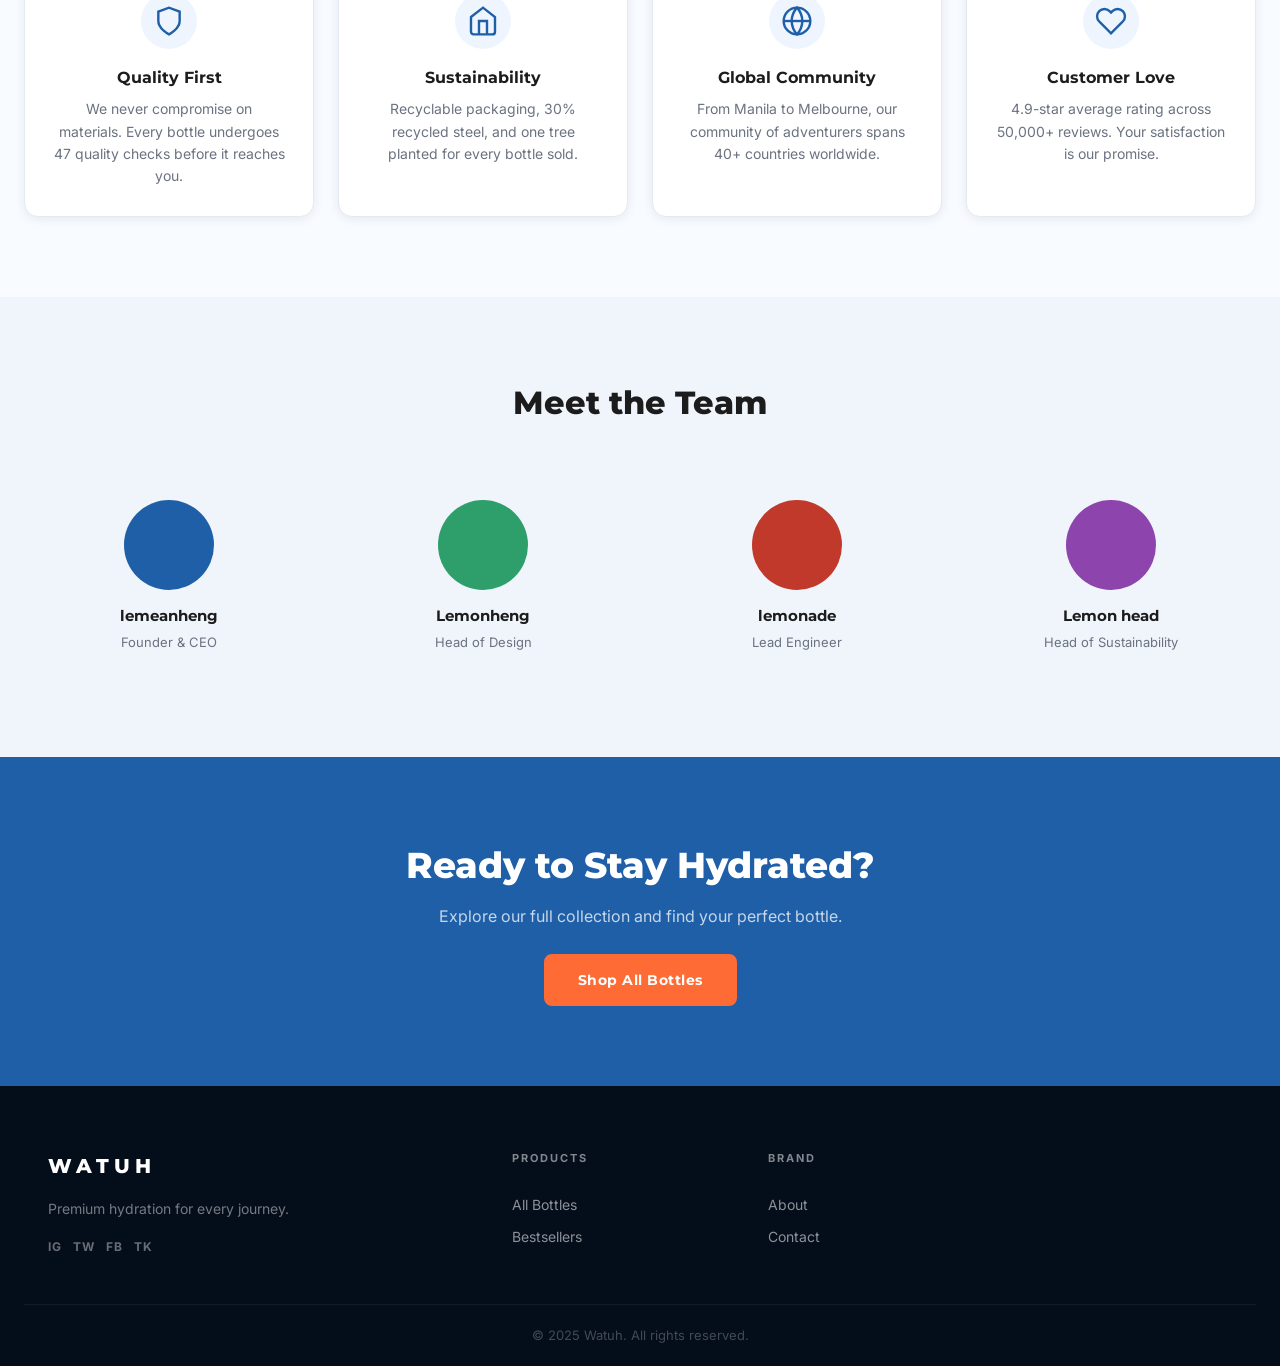
==== commit dc0efb11: "Add files via upload" ====
--- a/about.html
+++ b/about.html
@@ -123,22 +123,22 @@
       <div class="team-grid">
         <div class="team-card">
           <div class="team-avatar" style="background:#1E5FA8;"></div>
-          <h4>Alex Rivera</h4>
+          <h4>lemeanheng</h4>
           <p>Founder & CEO</p>
         </div>
         <div class="team-card">
           <div class="team-avatar" style="background:#2E9E6A;"></div>
-          <h4>Mia Chen</h4>
+          <h4>Lemonheng</h4>
           <p>Head of Design</p>
         </div>
         <div class="team-card">
           <div class="team-avatar" style="background:#C0392B;"></div>
-          <h4>Jordan Kim</h4>
+          <h4>lemonade</h4>
           <p>Lead Engineer</p>
         </div>
         <div class="team-card">
           <div class="team-avatar" style="background:#8E44AD;"></div>
-          <h4>Sam Patel</h4>
+          <h4>Lemon head</h4>
           <p>Head of Sustainability</p>
         </div>
       </div>
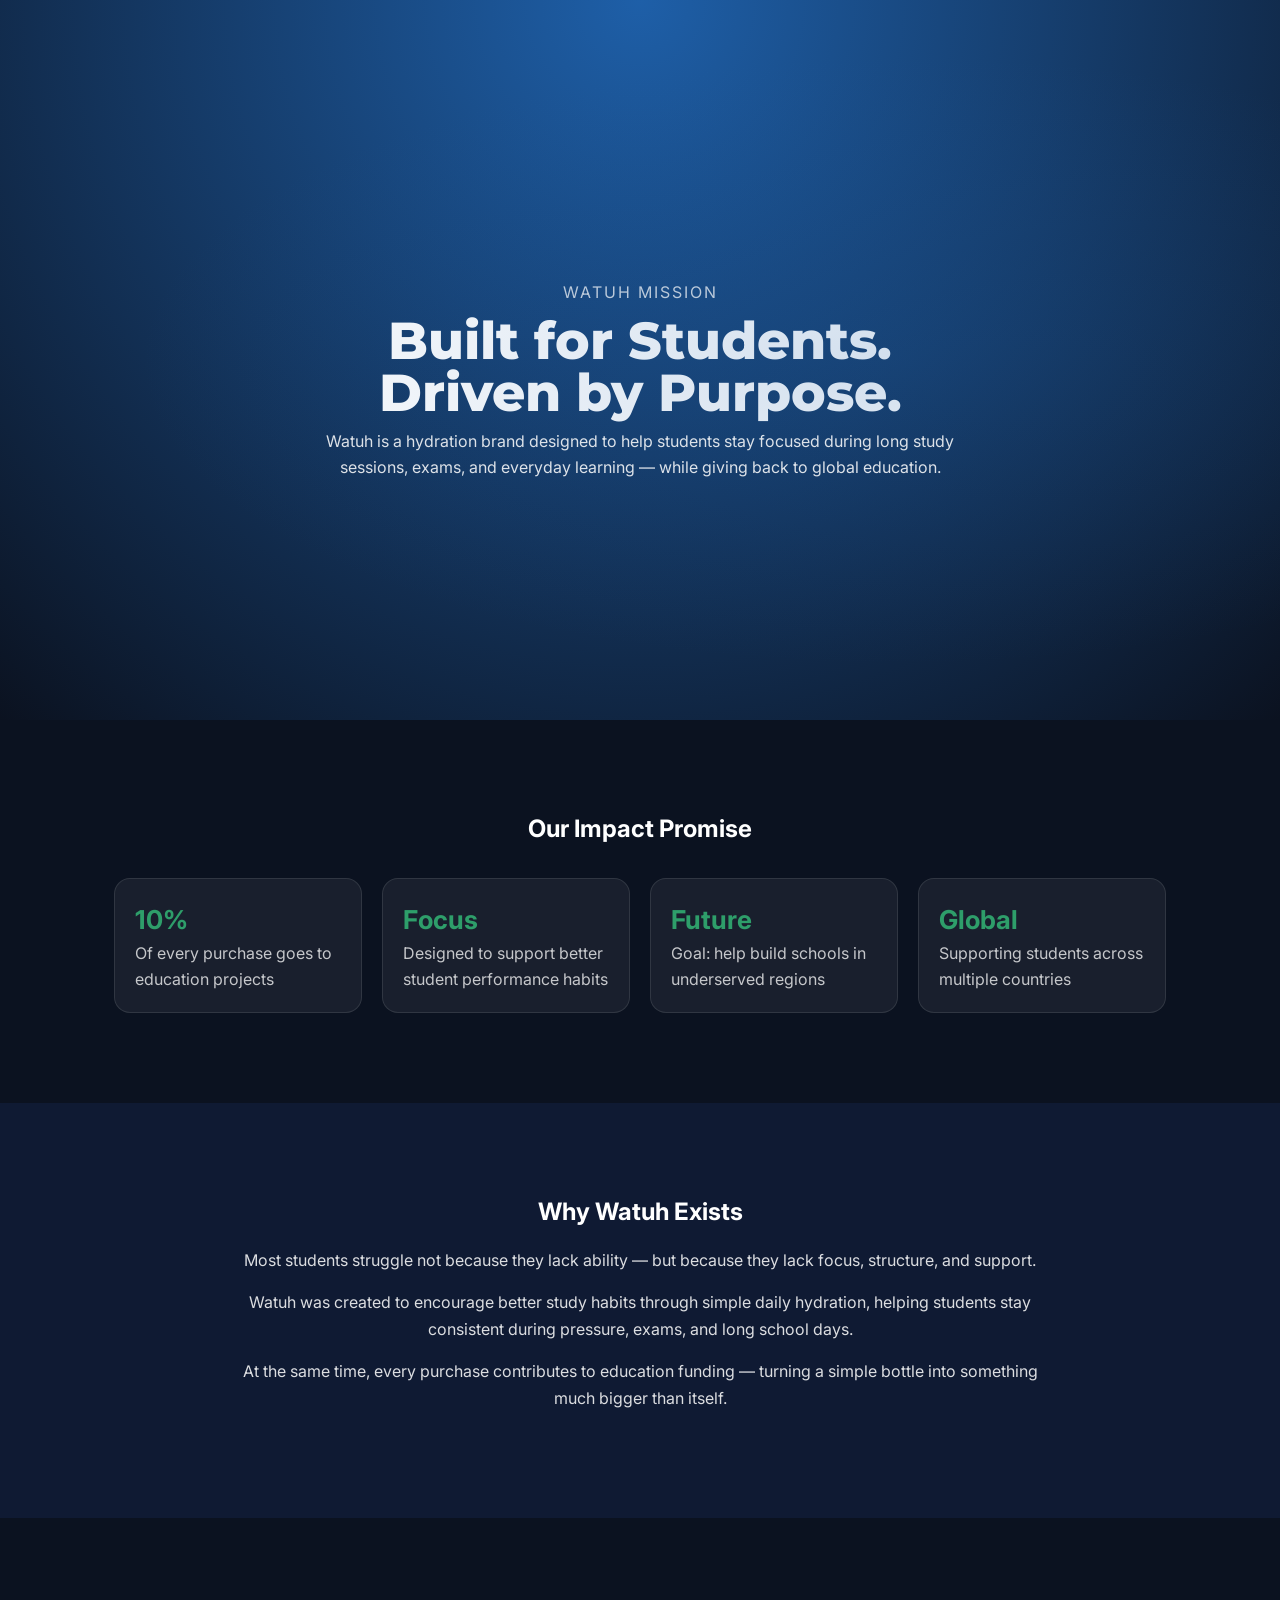
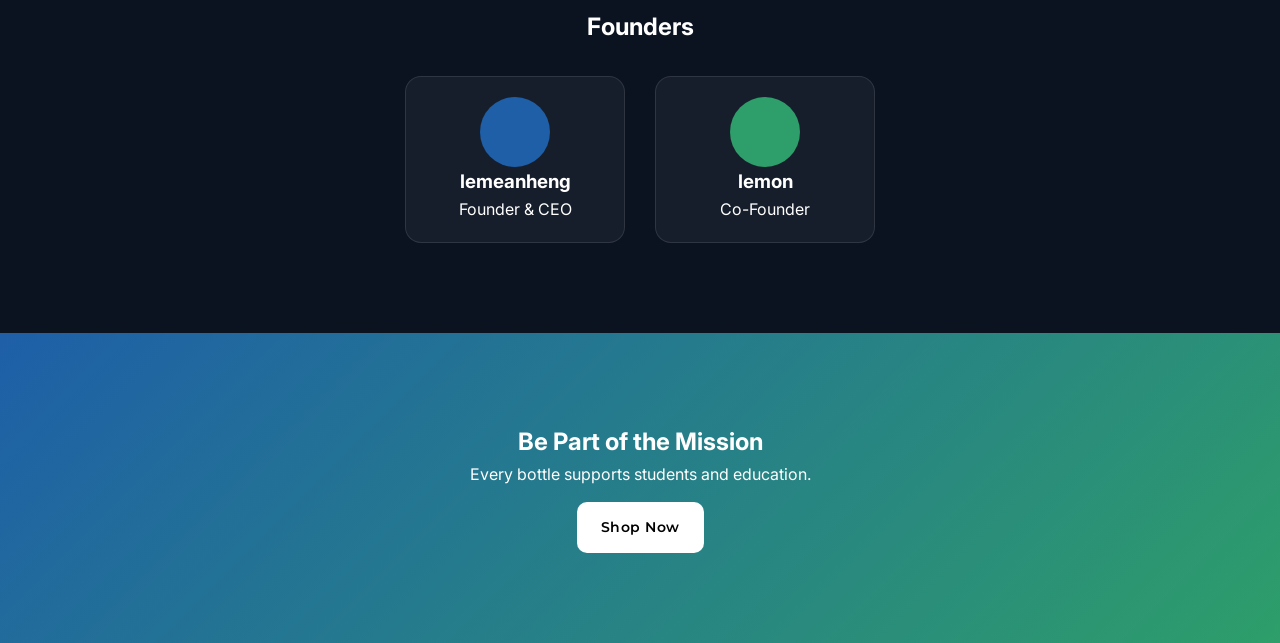
==== commit 6a66bc9e: "Add files via upload" ====
--- a/about.html
+++ b/about.html
@@ -4,192 +4,241 @@
   <meta charset="UTF-8" />
   <meta name="viewport" content="width=device-width, initial-scale=1.0" />
   <title>About — Watuh</title>
+
   <link rel="stylesheet" href="style.css" />
   <link href="https://fonts.googleapis.com/css2?family=Montserrat:wght@400;600;700;800&family=Inter:wght@400;500&display=swap" rel="stylesheet" />
+
+  <style>
+    body {
+      margin: 0;
+      background: #0b1220;
+      color: white;
+      font-family: Inter, sans-serif;
+    }
+
+    section {
+      padding: 90px 20px;
+    }
+
+    .container {
+      max-width: 1100px;
+      margin: auto;
+    }
+
+    /* HERO */
+    .hero {
+      min-height: 80vh;
+      display: flex;
+      align-items: center;
+      justify-content: center;
+      text-align: center;
+      background: radial-gradient(circle at top, #1e5fa8, #0b1220);
+    }
+
+    .hero h1 {
+      font-size: 52px;
+      margin: 10px 0;
+    }
+
+    .hero p {
+      max-width: 650px;
+      opacity: 0.85;
+      margin: auto;
+    }
+
+    /* CARDS */
+    .grid {
+      display: grid;
+      grid-template-columns: repeat(auto-fit, minmax(220px, 1fr));
+      gap: 20px;
+      margin-top: 30px;
+    }
+
+    .card {
+      background: rgba(255,255,255,0.06);
+      border: 1px solid rgba(255,255,255,0.1);
+      padding: 20px;
+      border-radius: 16px;
+    }
+
+    .card h3 {
+      margin: 0;
+      font-size: 26px;
+      color: #2e9e6a;
+    }
+
+    .card p {
+      opacity: 0.75;
+    }
+
+    /* STORY */
+    .story {
+      background: #0f1a33;
+      text-align: center;
+    }
+
+    .story p {
+      max-width: 800px;
+      margin: 15px auto;
+      opacity: 0.85;
+      line-height: 1.7;
+    }
+
+    /* FOUNDERS */
+    .founders {
+      text-align: center;
+    }
+
+    .founder-grid {
+      display: flex;
+      justify-content: center;
+      gap: 30px;
+      flex-wrap: wrap;
+      margin-top: 30px;
+    }
+
+    .founder {
+      width: 220px;
+      background: rgba(255,255,255,0.05);
+      padding: 20px;
+      border-radius: 16px;
+      border: 1px solid rgba(255,255,255,0.1);
+    }
+
+    .avatar {
+      width: 70px;
+      height: 70px;
+      border-radius: 50%;
+      margin: auto;
+      background: #1e5fa8;
+    }
+
+    /* CTA */
+    .cta {
+      text-align: center;
+      background: linear-gradient(135deg, #1e5fa8, #2e9e6a);
+    }
+
+    .btn {
+      display: inline-block;
+      padding: 12px 22px;
+      background: white;
+      color: black;
+      border-radius: 10px;
+      text-decoration: none;
+      margin-top: 15px;
+      font-weight: 600;
+    }
+  </style>
 </head>
+
 <body>
 
-  <!-- NAVBAR -->
-  <nav class="navbar scrolled" id="navbar">
-    <div class="nav-inner">
-      <a href="index.html" class="logo">WATUH</a>
-      <ul class="nav-links">
-        <li><a href="products.html">Products</a></li>
-        <li><a href="about.html" class="active">About</a></li>
-        <li><a href="contact.html">Contact</a></li>
-      </ul>
-      <div class="nav-actions">
-        <a href="cart.html" class="cart-icon">
-          <svg width="22" height="22" viewBox="0 0 24 24" fill="none" stroke="currentColor" stroke-width="2" stroke-linecap="round" stroke-linejoin="round"><circle cx="9" cy="21" r="1"/><circle cx="20" cy="21" r="1"/><path d="M1 1h4l2.68 13.39a2 2 0 0 0 2 1.61h9.72a2 2 0 0 0 2-1.61L23 6H6"/></svg>
-          <span class="cart-count" id="cartCount">0</span>
-        </a>
-        <button class="hamburger" id="hamburger">&#9776;</button>
-      </div>
+<!-- HERO -->
+<section class="hero">
+  <div class="container">
+
+    <p style="letter-spacing:2px; opacity:0.7;">WATUH MISSION</p>
+
+    <h1>Built for Students.<br>Driven by Purpose.</h1>
+
+    <p>
+      Watuh is a hydration brand designed to help students stay focused during long study sessions,
+      exams, and everyday learning — while giving back to global education.
+    </p>
+
+  </div>
+</section>
+
+<!-- IMPACT -->
+<section>
+  <div class="container">
+
+    <h2 style="text-align:center;">Our Impact Promise</h2>
+
+    <div class="grid">
+
+      <div class="card">
+        <h3>10%</h3>
+        <p>Of every purchase goes to education projects</p>
+      </div>
+
+      <div class="card">
+        <h3>Focus</h3>
+        <p>Designed to support better student performance habits</p>
+      </div>
+
+      <div class="card">
+        <h3>Future</h3>
+        <p>Goal: help build schools in underserved regions</p>
+      </div>
+
+      <div class="card">
+        <h3>Global</h3>
+        <p>Supporting students across multiple countries</p>
+      </div>
+
     </div>
-    <div class="mobile-menu" id="mobileMenu">
-      <a href="products.html">Products</a>
-      <a href="about.html">About</a>
-      <a href="contact.html">Contact</a>
-      <a href="cart.html">Cart</a>
+
+  </div>
+</section>
+
+<!-- STORY -->
+<section class="story">
+  <div class="container">
+
+    <h2>Why Watuh Exists</h2>
+
+    <p>
+      Most students struggle not because they lack ability — but because they lack focus, structure, and support.
+    </p>
+
+    <p>
+      Watuh was created to encourage better study habits through simple daily hydration,
+      helping students stay consistent during pressure, exams, and long school days.
+    </p>
+
+    <p>
+      At the same time, every purchase contributes to education funding — turning a simple bottle
+      into something much bigger than itself.
+    </p>
+
+  </div>
+</section>
+
+<!-- FOUNDERS -->
+<section class="founders">
+
+  <h2>Founders</h2>
+
+  <div class="founder-grid">
+
+    <div class="founder">
+      <div class="avatar"></div>
+      <h3>lemeanheng</h3>
+      <p>Founder & CEO</p>
     </div>
-  </nav>
-
-  <!-- ABOUT HERO -->
-  <section class="about-hero">
-    <div class="container">
-      <p class="eyebrow">Our Story</p>
-      <h1>Born from a<br>Love of the Outdoors.</h1>
-      <p class="hero-sub">Watuh was founded on a simple belief: your drink should taste as good at mile 10 as it did at mile 1.</p>
+
+    <div class="founder">
+      <div class="avatar" style="background:#2e9e6a;"></div>
+      <h3>lemon</h3>
+      <p>Co-Founder</p>
     </div>
-  </section>
-
-  <!-- MISSION -->
-  <section class="section">
-    <div class="container about-split">
-      <div class="about-visual-block"></div>
-      <div class="about-text">
-        <p class="eyebrow" style="color:var(--accent);">Why Watuh</p>
-        <h2>We Build Bottles That Last a Lifetime.</h2>
-        <p>Every Watuh bottle is crafted from professional-grade 18/8 stainless steel and sealed with our proprietary TempShield™ double-wall vacuum insulation technology. No plastic liners, no compromises.</p>
-        <p>We believe that great hydration shouldn't cost the planet. Our manufacturing process uses 30% recycled materials, and we plant one tree for every bottle sold through our <strong>Roots Program</strong>.</p>
-        <a href="products.html" class="btn btn-primary" style="margin-top:1.5rem; display:inline-block;">Shop the Collection</a>
-      </div>
-    </div>
-  </section>
-
-  <!-- STATS -->
-  <section class="stats-section">
-    <div class="container stats-grid">
-      <div class="stat-item">
-        <span class="stat-number">500K+</span>
-        <span class="stat-label">Bottles Sold</span>
-      </div>
-      <div class="stat-item">
-        <span class="stat-number">40+</span>
-        <span class="stat-label">Countries</span>
-      </div>
-      <div class="stat-item">
-        <span class="stat-number">4.9</span>
-        <span class="stat-label">Average Rating</span>
-      </div>
-      <div class="stat-item">
-        <span class="stat-number">250K</span>
-        <span class="stat-label">Trees Planted</span>
-      </div>
-    </div>
-  </section>
-
-  <!-- VALUES -->
-  <section class="section">
-    <div class="container">
-      <h2 class="center-title">Our Values</h2>
-      <div class="values-grid">
-        <div class="value-card">
-          <div class="value-icon">
-            <svg width="32" height="32" viewBox="0 0 24 24" fill="none" stroke="currentColor" stroke-width="1.8"><path d="M12 22s8-4 8-10V5l-8-3-8 3v7c0 6 8 10 8 10z"/></svg>
-          </div>
-          <h3>Quality First</h3>
-          <p>We never compromise on materials. Every bottle undergoes 47 quality checks before it reaches you.</p>
-        </div>
-        <div class="value-card">
-          <div class="value-icon">
-            <svg width="32" height="32" viewBox="0 0 24 24" fill="none" stroke="currentColor" stroke-width="1.8"><path d="M3 9l9-7 9 7v11a2 2 0 0 1-2 2H5a2 2 0 0 1-2-2z"/><polyline points="9 22 9 12 15 12 15 22"/></svg>
-          </div>
-          <h3>Sustainability</h3>
-          <p>Recyclable packaging, 30% recycled steel, and one tree planted for every bottle sold.</p>
-        </div>
-        <div class="value-card">
-          <div class="value-icon">
-            <svg width="32" height="32" viewBox="0 0 24 24" fill="none" stroke="currentColor" stroke-width="1.8"><circle cx="12" cy="12" r="10"/><line x1="2" y1="12" x2="22" y2="12"/><path d="M12 2a15.3 15.3 0 0 1 4 10 15.3 15.3 0 0 1-4 10 15.3 15.3 0 0 1-4-10 15.3 15.3 0 0 1 4-10z"/></svg>
-          </div>
-          <h3>Global Community</h3>
-          <p>From Manila to Melbourne, our community of adventurers spans 40+ countries worldwide.</p>
-        </div>
-        <div class="value-card">
-          <div class="value-icon">
-            <svg width="32" height="32" viewBox="0 0 24 24" fill="none" stroke="currentColor" stroke-width="1.8"><path d="M20.84 4.61a5.5 5.5 0 0 0-7.78 0L12 5.67l-1.06-1.06a5.5 5.5 0 0 0-7.78 7.78l1.06 1.06L12 21.23l7.78-7.78 1.06-1.06a5.5 5.5 0 0 0 0-7.78z"/></svg>
-          </div>
-          <h3>Customer Love</h3>
-          <p>4.9-star average rating across 50,000+ reviews. Your satisfaction is our promise.</p>
-        </div>
-      </div>
-    </div>
-  </section>
-
-  <!-- TEAM -->
-  <section class="section" style="background:#f0f5fb;">
-    <div class="container">
-      <h2 class="center-title">Meet the Team</h2>
-      <div class="team-grid">
-        <div class="team-card">
-          <div class="team-avatar" style="background:#1E5FA8;"></div>
-          <h4>lemeanheng</h4>
-          <p>Founder & CEO</p>
-        </div>
-        <div class="team-card">
-          <div class="team-avatar" style="background:#2E9E6A;"></div>
-          <h4>Lemonheng</h4>
-          <p>Head of Design</p>
-        </div>
-        <div class="team-card">
-          <div class="team-avatar" style="background:#C0392B;"></div>
-          <h4>lemonade</h4>
-          <p>Lead Engineer</p>
-        </div>
-        <div class="team-card">
-          <div class="team-avatar" style="background:#8E44AD;"></div>
-          <h4>Lemon head</h4>
-          <p>Head of Sustainability</p>
-        </div>
-      </div>
-    </div>
-  </section>
-
-  <!-- CTA -->
-  <section class="about-cta">
-    <div class="container">
-      <h2>Ready to Stay Hydrated?</h2>
-      <p>Explore our full collection and find your perfect bottle.</p>
-      <a href="products.html" class="btn btn-primary" style="margin-top:1.5rem; display:inline-block;">Shop All Bottles</a>
-    </div>
-  </section>
-
-  <!-- FOOTER -->
-  <footer class="footer">
-    <div class="container footer-inner">
-      <div class="footer-brand">
-        <span class="logo">WATUH</span>
-        <p>Premium hydration for every journey.</p>
-        <div class="socials">
-          <a href="#" aria-label="Instagram">IG</a>
-          <a href="#" aria-label="Twitter">TW</a>
-          <a href="#" aria-label="Facebook">FB</a>
-          <a href="#" aria-label="TikTok">TK</a>
-        </div>
-      </div>
-      <div class="footer-links">
-        <h4>Products</h4>
-        <a href="products.html">All Bottles</a>
-        <a href="products.html">Bestsellers</a>
-      </div>
-      <div class="footer-links">
-        <h4>Brand</h4>
-        <a href="about.html">About</a>
-        <a href="contact.html">Contact</a>
-      </div>
-    </div>
-    <div class="footer-bottom">
-      <p>&copy; 2025 Watuh. All rights reserved.</p>
-    </div>
-  </footer>
-
-  <script src="script.js"></script>
-  <script>
-    document.getElementById('hamburger').addEventListener('click', () => {
-      document.getElementById('mobileMenu').classList.toggle('open');
-    });
-    const cart = JSON.parse(localStorage.getItem('watuhCart') || '[]');
-    document.getElementById('cartCount').textContent = cart.reduce((a, b) => a + b.qty, 0);
-  </script>
+
+  </div>
+
+</section>
+
+<!-- CTA -->
+<section class="cta">
+
+  <h2>Be Part of the Mission</h2>
+
+  <p>Every bottle supports students and education.</p>
+
+  <a href="products.html" class="btn">Shop Now</a>
+
+</section>
+
 </body>
-</html>
+</html>
--- a/style.css
+++ b/style.css
@@ -1158,3 +1158,63 @@
   .contact-form-card { padding: 24px 16px; }
   .cart-item { flex-wrap: wrap; }
 }
+
+/* GLOBAL FIX */
+html, body {
+  margin: 0;
+  padding: 0;
+  background: #f7f9fc;
+  color: #111;
+  font-family: 'Inter', sans-serif;
+}
+
+/* PREVENT WHITE GAPS ON SCROLL */
+section {
+  display: block;
+  width: 100%;
+}
+
+/* HERO FIX */
+.hero {
+  min-height: 100vh;
+  background: linear-gradient(135deg, #0f172a, #1e5fa8);
+  color: white;
+  display: flex;
+  align-items: center;
+}
+
+/* SECTION BASE */
+.section {
+  padding: 80px 0;
+  background: #ffffff;
+}
+
+/* ALTERNATE SECTION */
+.alt-bg {
+  background: #f0f5fb;
+}
+
+/* TEXT VISIBILITY FIX */
+h1, h2, h3, p {
+  color: inherit;
+}
+
+/* OUR MISSION VISIBILITY FIX */
+.split .text {
+  color: #111;
+}
+
+.split {
+  display: grid;
+  grid-template-columns: 1fr 1fr;
+  gap: 40px;
+  align-items: center;
+}
+
+.visual-box {
+  background: #dbeafe;
+  height: 300px;
+  border-radius: 20px;
+}
+
+ 
